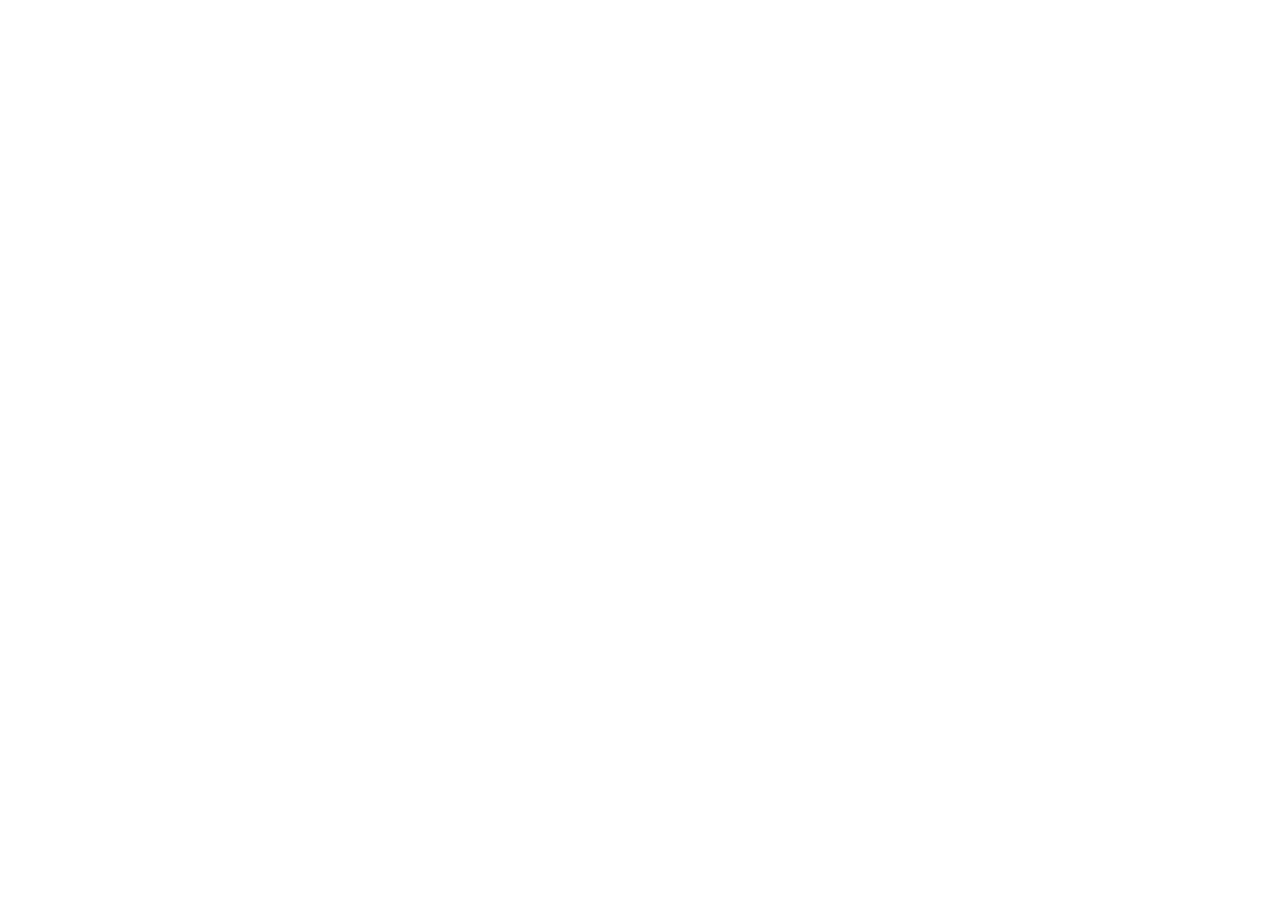
==== index.html @ 1c44152b "home and about files" ====
<!DOCTYPE html>
<html lang="en">
<head>
    <meta charset="UTF-8">
    <meta name="viewport" content="width=device-width, initial-scale=1.0">
    <title>Home</title>
    <link rel="stylesheet" href="home.css">
</head>
<body>
    
</body>
</html>
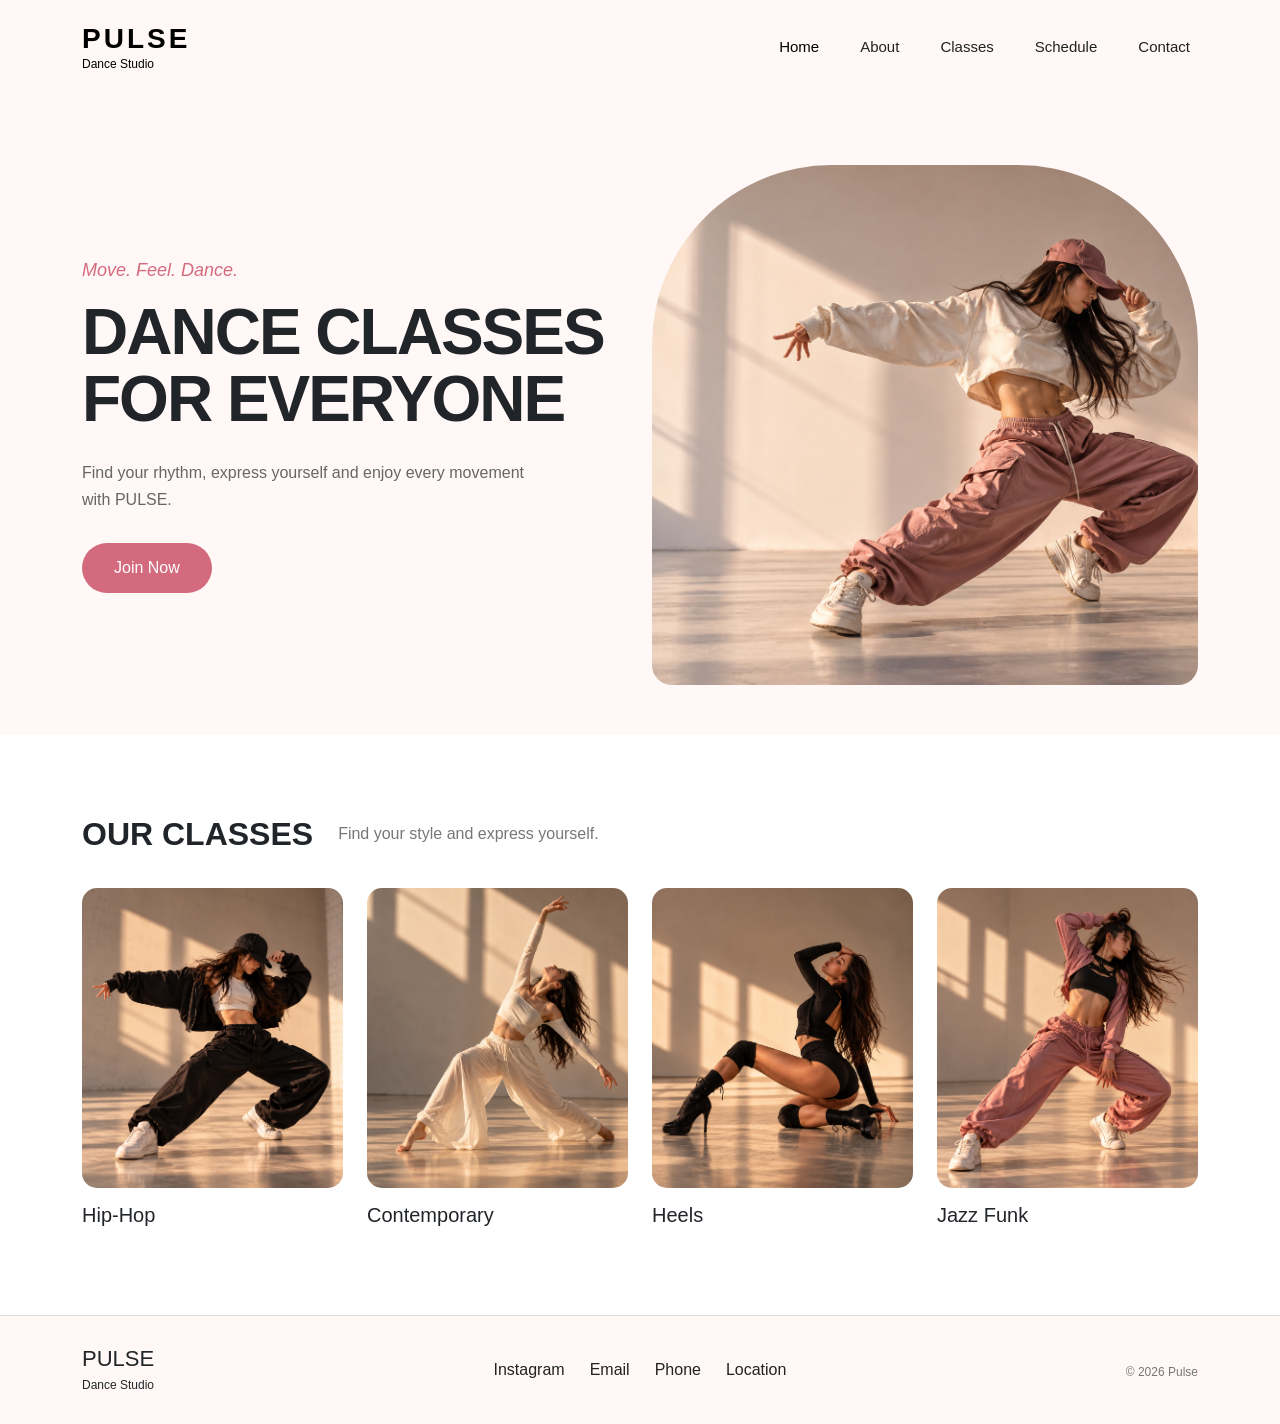
==== commit ed410e97: "homepage" ====
--- a/index.html
+++ b/index.html
@@ -1,12 +1,231 @@
 <!DOCTYPE html>
 <html lang="en">
+
 <head>
     <meta charset="UTF-8">
     <meta name="viewport" content="width=device-width, initial-scale=1.0">
-    <title>Home</title>
+    <title>Pulse Dance Studio</title>
+
+    <link href="https://cdn.jsdelivr.net/npm/bootstrap@5.3.8/dist/css/bootstrap.min.css" rel="stylesheet">
     <link rel="stylesheet" href="home.css">
 </head>
+
 <body>
-    
+
+    <header>
+        <nav class="navbar navbar-expand-lg">
+            <div class="container">
+
+                <a class="navbar-brand" href="index.html">
+                    <span class="logo">PULSE</span>
+                    <span class="logo-text">Dance Studio</span>
+                </a>
+
+                <button class="navbar-toggler"
+                        type="button"
+                        data-bs-toggle="collapse"
+                        data-bs-target="#navbarMenu">
+                    <span class="navbar-toggler-icon"></span>
+                </button>
+
+                <div class="collapse navbar-collapse" id="navbarMenu">
+                    <ul class="navbar-nav ms-auto">
+
+                        <li class="nav-item">
+                            <a class="nav-link active" href="index.html">Home</a>
+                        </li>
+
+                        <li class="nav-item">
+                            <a class="nav-link" href="about.html">About</a>
+                        </li>
+
+                        <li class="nav-item">
+                            <a class="nav-link" href="classes.html">Classes</a>
+                        </li>
+
+                        <li class="nav-item">
+                            <a class="nav-link" href="schedule.html">Schedule</a>
+                        </li>
+
+                        <li class="nav-item">
+                            <a class="nav-link" href="contact.html">Contact</a>
+                        </li>
+
+                    </ul>
+                </div>
+
+            </div>
+        </nav>
+    </header>
+
+
+    <main>
+
+        <section class="hero">
+            <div class="container">
+                <div class="row align-items-center">
+
+                    <div class="col-lg-6 hero-text">
+
+                        <p class="hero-subtitle">
+                            Move. Feel. Dance.
+                        </p>
+
+                        <h1>
+                            DANCE CLASSES<br>
+                            FOR EVERYONE
+                        </h1>
+
+                        <p class="hero-description">
+                            Find your rhythm, express yourself and enjoy
+                            every movement with PULSE.
+                        </p>
+
+                        <a href="classes.html" class="hero-btn">
+                            Join Now
+                        </a>
+
+                    </div>
+
+
+                    <div class="col-lg-6 hero-image">
+
+                        <img src="images/hero.png"
+                             alt="Dancer">
+
+                    </div>
+
+                </div>
+            </div>
+        </section>
+
+
+        <section class="classes-section">
+            <div class="container">
+
+                <div class="classes-heading">
+
+                    <h2>OUR CLASSES</h2>
+
+                    <p>
+                        Find your style and express yourself.
+                    </p>
+
+                </div>
+
+
+                <div class="row g-4">
+
+                    <div class="col-lg-3 col-md-6">
+
+                        <div class="class-card">
+
+                            <img src="images/hiphop.png"
+                                 alt="Hip-Hop class">
+
+                            <h3>Hip-Hop</h3>
+
+                        </div>
+
+                    </div>
+
+
+                    <div class="col-lg-3 col-md-6">
+
+                        <div class="class-card">
+
+                            <img src="images/contemporary.png"
+                                 alt="Contemporary class">
+
+                            <h3>Contemporary</h3>
+
+                        </div>
+
+                    </div>
+
+
+                    <div class="col-lg-3 col-md-6">
+
+                        <div class="class-card">
+
+                            <img src="images/highheels.png"
+                                 alt="Heels class">
+
+                            <h3>Heels</h3>
+
+                        </div>
+
+                    </div>
+
+
+                    <div class="col-lg-3 col-md-6">
+
+                        <div class="class-card">
+
+                            <img src="images/jazzfunk.png"
+                                 alt="Jazz Funk class">
+
+                            <h3>Jazz Funk</h3>
+
+                        </div>
+
+                    </div>
+
+                </div>
+
+            </div>
+        </section>
+
+    </main>
+
+
+    <footer class="footer">
+        <div class="container">
+
+            <div class="footer-content">
+
+                <div>
+
+                    <h3>PULSE</h3>
+
+                    <p>Dance Studio</p>
+
+                </div>
+
+
+                <div class="footer-links">
+
+                    <a href="#">
+                        Instagram
+                    </a>
+
+                    <a href="mailto:pulse@gmail.com">
+                        Email
+                    </a>
+
+                    <a href="#">
+                        Phone
+                    </a>
+
+                    <a href="contact.html">
+                        Location
+                    </a>
+
+                </div>
+
+
+                <p class="copyright">
+                    © 2026 Pulse
+                </p>
+
+            </div>
+
+        </div>
+    </footer>
+
+
+    <script src="https://cdn.jsdelivr.net/npm/bootstrap@5.3.8/dist/js/bootstrap.bundle.min.js"></script>
+
 </body>
+
 </html>
--- a/home.css
+++ b/home.css
@@ -0,0 +1,213 @@
+body {
+    margin: 0;
+    background-color: #fff8f6;
+    font-family: Arial, sans-serif;
+}
+
+.navbar {
+    padding: 20px 0;
+}
+
+.navbar-brand {
+    display: flex;
+    flex-direction: column;
+    line-height: 1;
+}
+
+.logo {
+    font-size: 28px;
+    font-weight: bold;
+    letter-spacing: 3px;
+}
+
+.logo-text {
+    font-size: 12px;
+    margin-top: 5px;
+}
+
+.navbar-nav {
+    gap: 25px;
+}
+
+.nav-link {
+    color: #222;
+    font-size: 15px;
+}
+
+.nav-link:hover,
+.nav-link.active {
+    color: #d46a7e;
+}
+
+.hero {
+    padding: 70px 0 50px;
+}
+
+.hero-subtitle {
+    color: #d46a7e;
+    font-size: 18px;
+    font-style: italic;
+    margin-bottom: 15px;
+}
+
+.hero h1 {
+    font-size: 64px;
+    font-weight: 800;
+    line-height: 1.05;
+    letter-spacing: -2px;
+    margin-bottom: 25px;
+}
+
+.hero-description {
+    max-width: 450px;
+    color: #666;
+    font-size: 16px;
+    line-height: 1.7;
+    margin-bottom: 30px;
+}
+
+.hero-btn {
+    display: inline-block;
+    background-color: #d46a7e;
+    color: white;
+    padding: 13px 32px;
+    border-radius: 30px;
+    text-decoration: none;
+    transition: 0.3s;
+}
+
+.hero-btn:hover {
+    background-color: #b95065;
+    transform: translateY(-3px);
+}
+
+.hero-image img {
+    width: 100%;
+    height: 520px;
+    object-fit: cover;
+    border-radius: 180px 180px 20px 20px;
+}
+.classes-section {
+    padding: 80px 0;
+    background-color: #ffffff;
+}
+
+.classes-heading {
+    display: flex;
+    align-items: center;
+    gap: 25px;
+    margin-bottom: 35px;
+}
+
+.classes-heading h2 {
+    font-size: 32px;
+    font-weight: 700;
+    margin: 0;
+}
+
+.classes-heading p {
+    color: #777;
+    margin: 0;
+}
+
+.class-card {
+    transition: 0.3s;
+}
+
+.class-card img {
+    width: 100%;
+    height: 300px;
+    object-fit: cover;
+    border-radius: 15px;
+}
+
+.class-card h3 {
+    font-size: 20px;
+    margin-top: 15px;
+}
+
+.class-card:hover {
+    transform: translateY(-8px);
+}
+.footer {
+    padding: 30px 0;
+    border-top: 1px solid #ddd;
+    background-color: #fff8f6;
+}
+
+.footer-content {
+    display: flex;
+    justify-content: space-between;
+    align-items: center;
+}
+
+.footer h3 {
+    margin: 0;
+    font-size: 22px;
+}
+
+.footer p {
+    margin: 3px 0 0;
+    font-size: 12px;
+}
+
+.footer-links {
+    display: flex;
+    gap: 25px;
+}
+
+.footer-links a {
+    color: #222;
+    text-decoration: none;
+}
+
+.footer-links a:hover {
+    color: #d46a7e;
+}
+
+.copyright {
+    color: #777;
+}
+
+@media (max-width: 992px) {
+
+    .hero-text {
+        margin-bottom: 40px;
+    }
+
+    .hero h1 {
+        font-size: 50px;
+    }
+
+    .footer-content {
+        flex-direction: column;
+        gap: 20px;
+        text-align: center;
+    }
+}
+
+@media (max-width: 576px) {
+
+    .hero {
+        padding: 40px 0;
+    }
+
+    .hero h1 {
+        font-size: 40px;
+    }
+
+    .hero-image img {
+        height: 400px;
+    }
+
+    .classes-heading {
+        flex-direction: column;
+        align-items: flex-start;
+        gap: 10px;
+    }
+
+    .footer-links {
+        flex-wrap: wrap;
+        justify-content: center;
+    }
+}
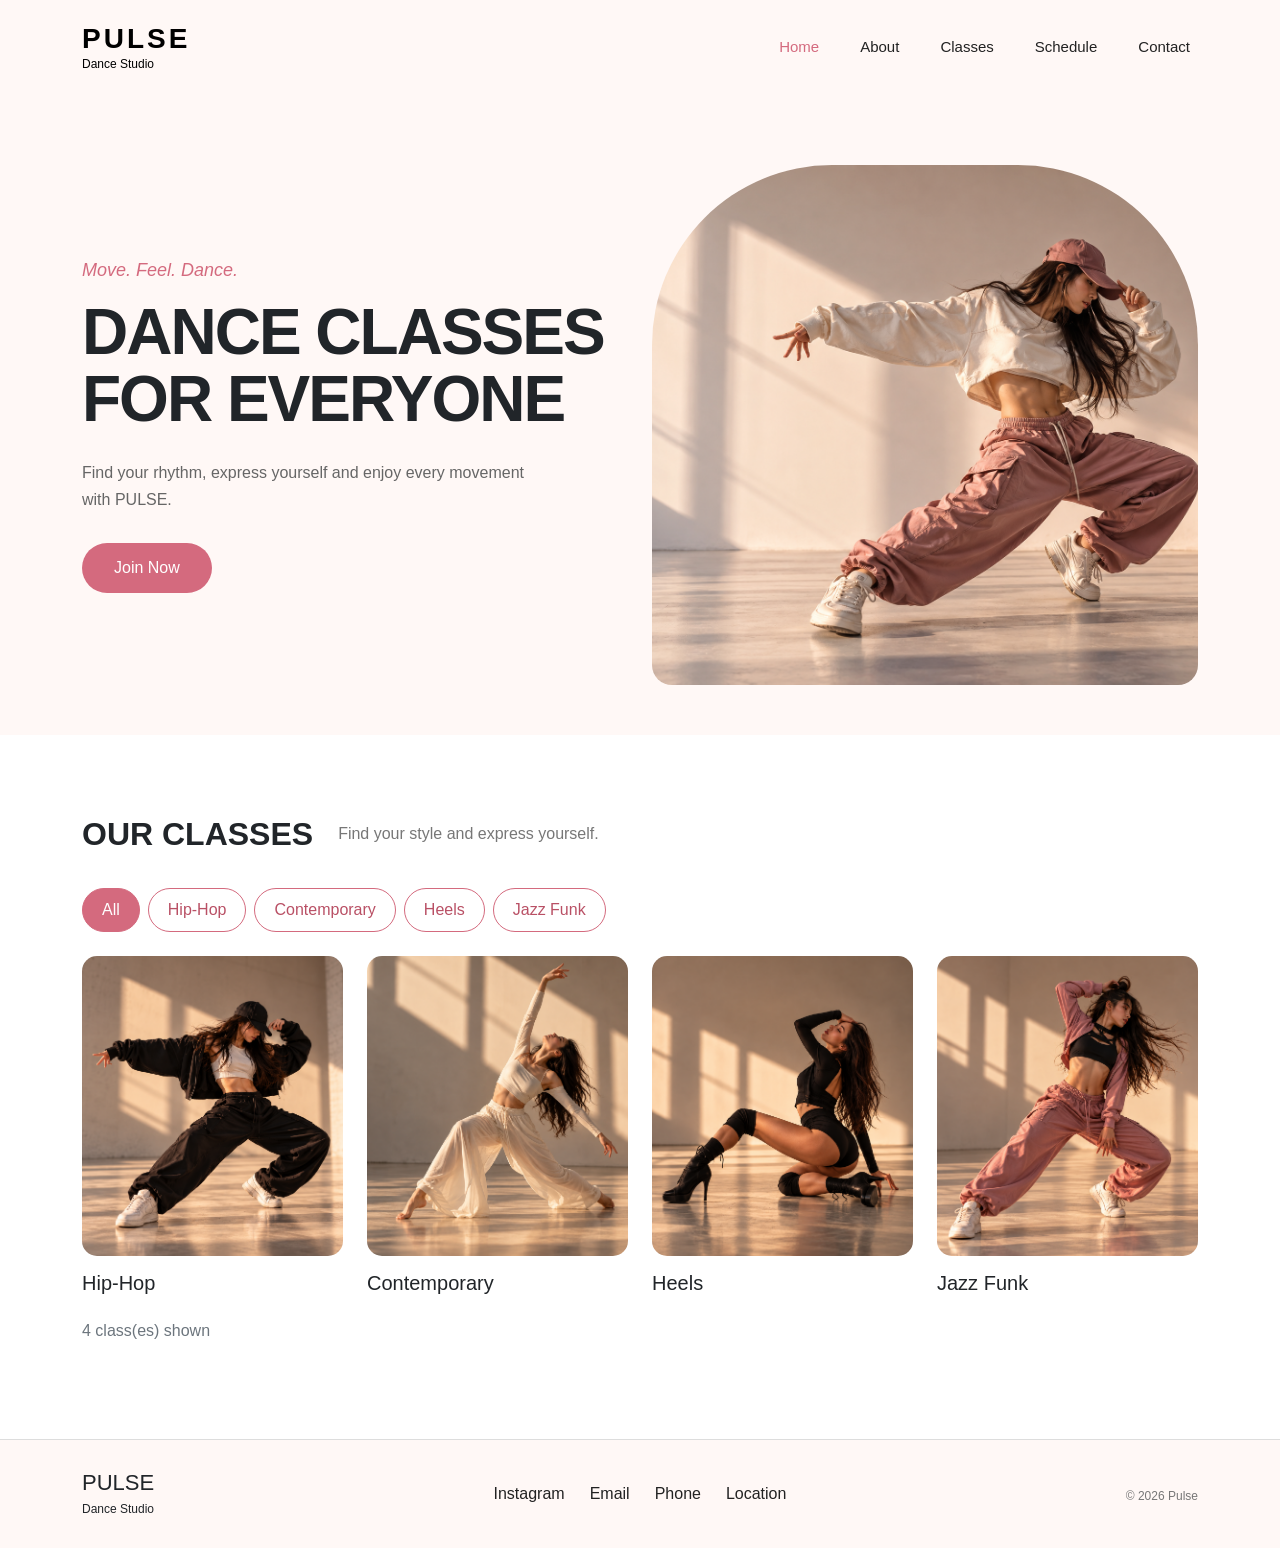
==== commit 611e34b1: "home updated" ====
--- a/index.html
+++ b/index.html
@@ -114,64 +114,15 @@
                 </div>
 
 
-                <div class="row g-4">
-
-                    <div class="col-lg-3 col-md-6">
-
-                        <div class="class-card">
-
-                            <img src="images/hiphop.png"
-                                 alt="Hip-Hop class">
-
-                            <h3>Hip-Hop</h3>
-
-                        </div>
-
-                    </div>
-
-
-                    <div class="col-lg-3 col-md-6">
-
-                        <div class="class-card">
-
-                            <img src="images/contemporary.png"
-                                 alt="Contemporary class">
-
-                            <h3>Contemporary</h3>
-
-                        </div>
-
-                    </div>
-
-
-                    <div class="col-lg-3 col-md-6">
-
-                        <div class="class-card">
-
-                            <img src="images/highheels.png"
-                                 alt="Heels class">
-
-                            <h3>Heels</h3>
-
-                        </div>
-
-                    </div>
-
-
-                    <div class="col-lg-3 col-md-6">
-
-                        <div class="class-card">
-
-                            <img src="images/jazzfunk.png"
-                                 alt="Jazz Funk class">
-
-                            <h3>Jazz Funk</h3>
-
-                        </div>
-
-                    </div>
-
+                <div class="mb-4 d-flex gap-2 flex-wrap" aria-label="Class filters">
+                    <button class="pulse-filter active" data-filter="All" type="button">All</button>
+                    <button class="pulse-filter" data-filter="Hip-Hop" type="button">Hip-Hop</button>
+                    <button class="pulse-filter" data-filter="Contemporary" type="button">Contemporary</button>
+                    <button class="pulse-filter" data-filter="Heels" type="button">Heels</button>
+                    <button class="pulse-filter" data-filter="Jazz Funk" type="button">Jazz Funk</button>
                 </div>
+                <div id="homeClassGrid" class="row g-4"></div>
+                <p id="homeClassCount" class="mt-3 text-secondary" aria-live="polite"></p>
 
             </div>
         </section>
@@ -225,7 +176,7 @@
 
 
     <script src="https://cdn.jsdelivr.net/npm/bootstrap@5.3.8/dist/js/bootstrap.bundle.min.js"></script>
-
+    <script src="home.js"></script>
 </body>
 
 </html>
--- a/home.css
+++ b/home.css
@@ -34,8 +34,8 @@
     font-size: 15px;
 }
 
-.nav-link:hover,
-.nav-link.active {
+.navbar .nav-link:hover,
+.navbar .nav-link.active {
     color: #d46a7e;
 }
 
@@ -210,4 +210,24 @@
         flex-wrap: wrap;
         justify-content: center;
     }
+}
+
+.pulse-filter {
+    border: 1px solid #d46a7e;
+    background: white;
+    color: #b95065;
+    border-radius: 24px;
+    padding: 9px 19px;
+    cursor: pointer;
+}
+
+.pulse-filter.active,
+.pulse-filter:hover {
+    background: #d46a7e;
+    color: white;
+}
+
+.class-card a {
+    text-decoration: none;
+    color: inherit;
 }
